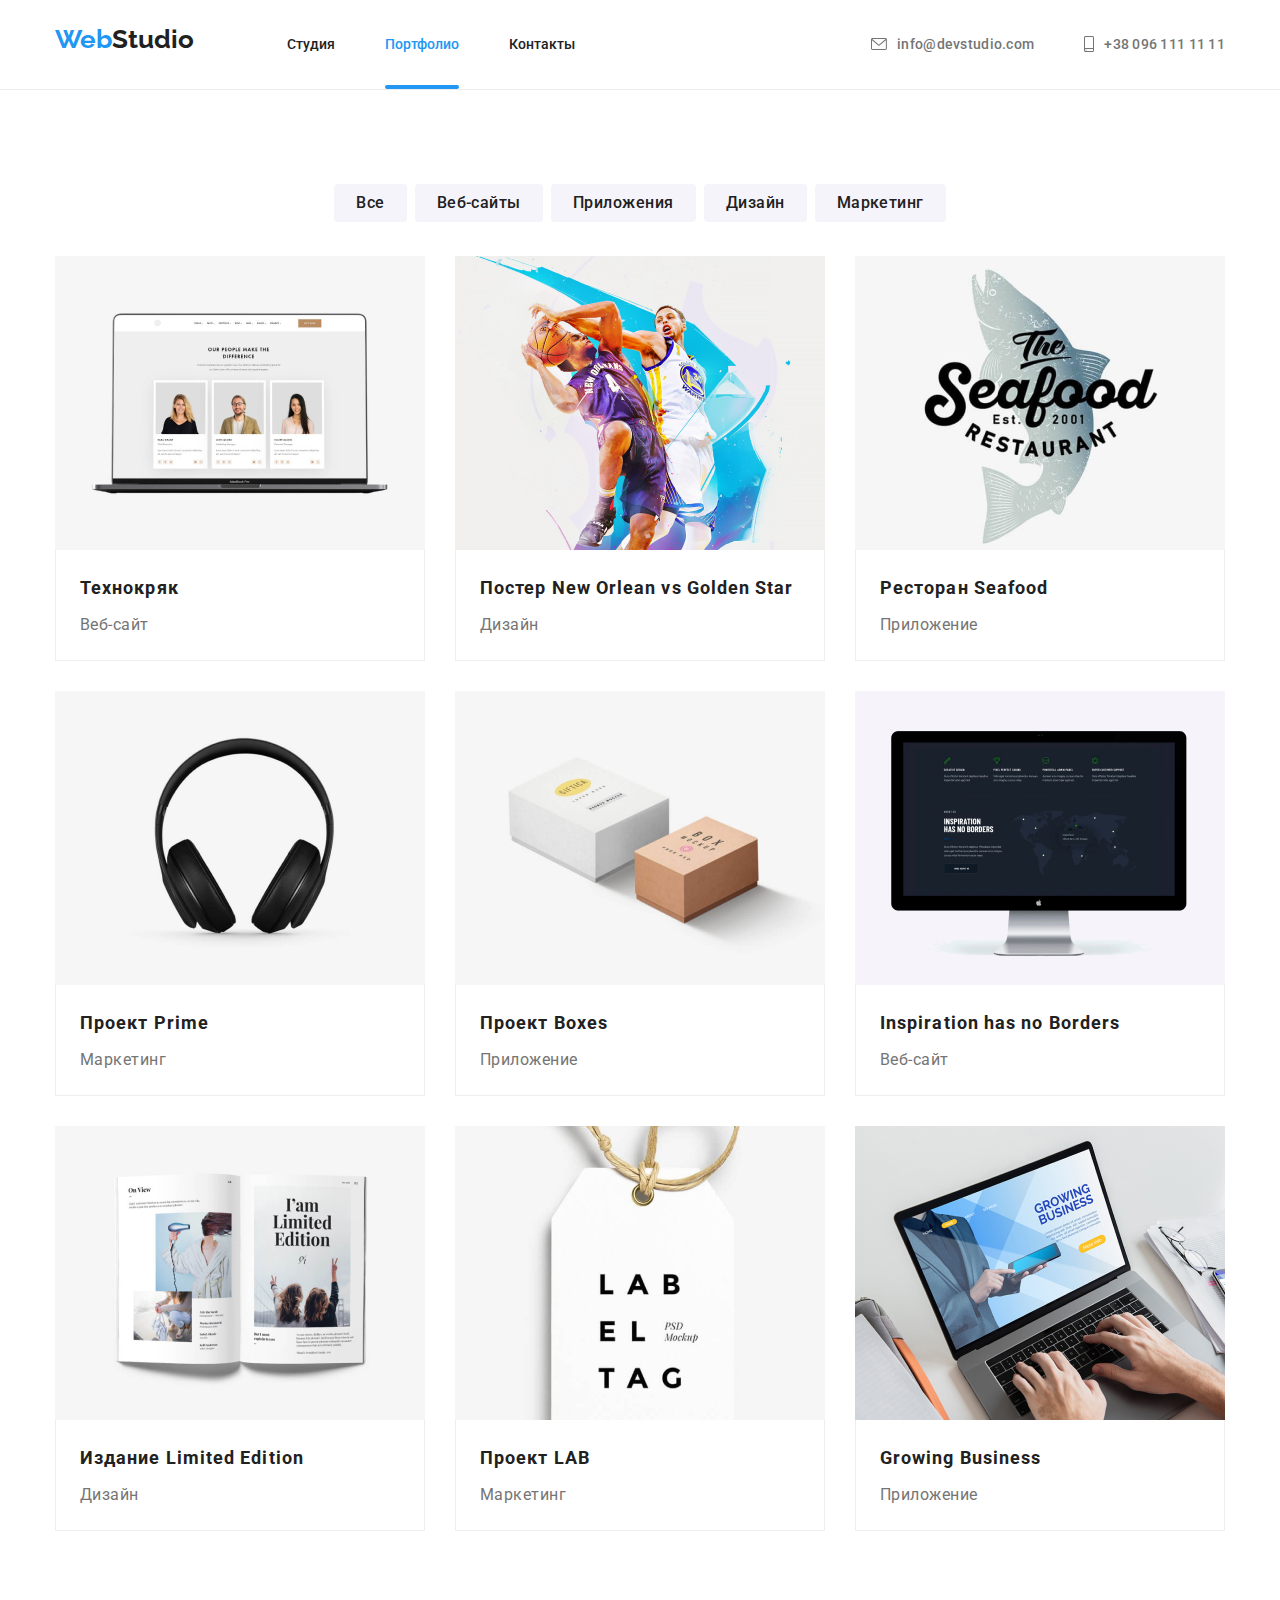
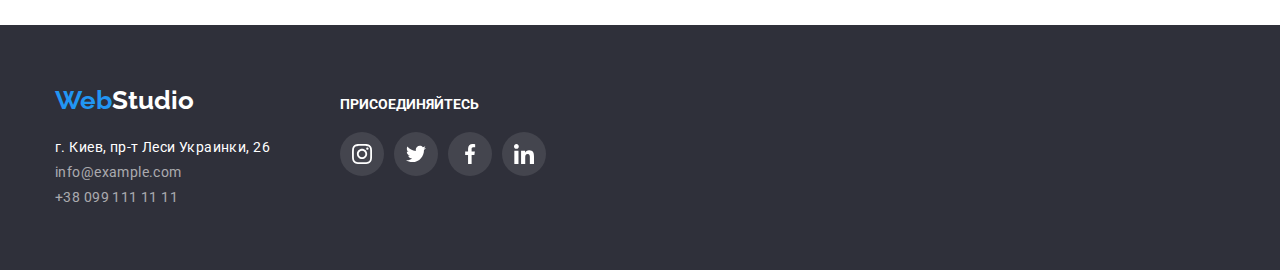
==== portfolio.html @ 94a51537 "DZ6" ====
<!DOCTYPE html>
<html lang="ru">
<head>
	<meta charset="UTF-8">
	<meta http-equiv="X-UA-Compatible" content="IE=edge">
	<meta name="viewport" content="width=device-width, initial-scale=1.0">
	<link rel="preconnect" href="https://fonts.gstatic.com">
	<link href="https://fonts.googleapis.com/css2?family=Raleway:wght@700&family=Roboto:wght@400;500;700;900&display=swap"
		rel="stylesheet">
	<link rel="stylesheet" href="https://cdnjs.cloudflare.com/ajax/libs/modern-normalize/1.0.0/modern-normalize.min.css">
	<link rel="stylesheet" href="./css/styles.css">
	<title>Домашнє завдання №2</title>
</head>
<body>
	
	<!--Шапка портфоліо-->
	<header class="header">
		<div class="container headContainer">	
			<nav class="navigation">	
				<a class="logo" href="./index.html"> <span class="web">Web</span>Studio</a>
				<ul class="navList">
					<li class="navListItem"><a class="studio" href="./index.html">Студия</a></li>
					<li class="navListItem"><a class="portfolio current" href="">Портфолио</a></li>
					<li class="navListItem"><a class="contact" href="">Контакты</a></li>
				</ul>
			</nav>
				<ul class="contactList">
					<li class="contactItem">
						<a class="mail" href="mailto:info@devstudio.com">
							<svg class="iconMail" width="16px" height="12px">
								<use href="./images/sprite.svg#icon-envelope"></use>
							</svg>
							info@devstudio.com</a>
					</li>
				
						<li class="contactItem"><a class="tel" href="tel:+380961111111">
							<svg class="iconTel" width="10px" height="40px">
								<use href="./images/sprite.svg#icon-smartphone"></use>
							</svg>
							+38 096 111 11 11</a>
						</li>
				</ul>

		</div>	
	</header>
	
	<main>	
		<section class="sectionPortfolio">
			<div class="container">
				<h1 class="titleNone">Кнопки навигация</h1>
					<ul class="filter">
						<li class="buttonItem">
							<button class="buttonFilter" type="button">Все</button>
						</li>
						<li class="buttonItem">
							<button class="buttonFilter" type="button">Веб-сайты</button>
						</li>
						<li class="buttonItem">
							<button class="buttonFilter" type="button">Приложения</button>
						</li>
						<li class="buttonItem">
							<button class="buttonFilter" type="button">Дизайн</button>
						</li>
						<li class="buttonItem">
							<button class="buttonFilter" type="button">Маркетинг</button>
						</li>
					</ul>
				<h2 class="titleNone">Карточки портфолио</h2>
						<ul class="portfolioImg">
	
							<li class="portfolioItems">
								<a class="portfolioLink" href="#">
									<div class="portfolioThumb">
										<img src="./images/notebook.jpg" alt="Ноутбук">
										<div class="portfolioOverlay">
											<p class="portfolioThumbText">Технокряк это современная площадка распространения коронавируса. Компании используют эту платформу для цифрового
											шпионажа и атак на защищённые сервера конкурентов.</p>
										</div>
									</div>	
									<div class="titleWork">
										<h3 class="titleImg">Технокряк</h3>
										<p class="workImg">Веб-сайт</p>
									</div>		
								</a>
							</li>

							<li class="portfolioItems">
								<a class="portfolioLink" href="#">
									<div class="portfolioThumb">
										<img src="./images/basketball.jpg" alt="Баскетбол" width="370">
										<div class="portfolioOverlay">
											<p class="portfolioThumbText">Технокряк это современная площадка распространения коронавируса. Компании используют эту
												платформу для цифрового
												шпионажа и атак на защищённые сервера конкурентов.</p>
										</div>
									</div>	
									<div class="titleWork">
										<h3 class="titleImg">Постер New Orlean vs Golden Star</h3>
										<p class="workImg">Дизайн</p>
									</div>
								</a>
							</li>

							<li class="portfolioItems">
								<a class="portfolioLink" href="#">
									<div class="portfolioThumb">
										<img src="./images/seafood.jpg" alt="Приложение" width="370">
										<div class="portfolioOverlay">
											<p class="portfolioThumbText">Технокряк это современная площадка распространения коронавируса. Компании используют эту
												платформу для цифрового
												шпионажа и атак на защищённые сервера конкурентов.</p>
										</div>
									</div>	
									<div class="titleWork">
										<h3 class="titleImg">Ресторан Seafood</h3>
										<p class="workImg">Приложение</p>
									</div>
								</a>	
							</li>

							<li class="portfolioItems">
								<a class="portfolioLink" href="#">
									<div class="portfolioThumb">
											<img src="./images/headphones.jpg" alt="Наушники" width="370">
											<div class="portfolioOverlay">
												<p class="portfolioThumbText">Технокряк это современная площадка распространения коронавируса. Компании используют эту
													платформу для цифрового
													шпионажа и атак на защищённые сервера конкурентов.</p>
											</div>
									</div>
									<div class="titleWork">
										<h3 class="titleImg">Проект Prime</h3>
										<p class="workImg">Маркетинг</p>
									</div>
								</a>	
							</li>

							<li class="portfolioItems">
								<a class="portfolioLink" href="#">
									<div class="portfolioThumb">
											<img src="./images/box.jpg" alt="Коробка" width="370">
											<div class="portfolioOverlay">
												<p class="portfolioThumbText">Технокряк это современная площадка распространения коронавируса. Компании используют эту
													платформу для цифрового
													шпионажа и атак на защищённые сервера конкурентов.</p>
											</div>
									</div>	
									<div class="titleWork">
										<h3 class="titleImg">Проект Boxes</h3>
										<p class="workImg">Приложение</p>
									</div>
								</a>	
							</li>

							<li class="portfolioItems">
								<a class="portfolioLink" href="#">
									<div class="portfolioThumb">
										<img src="./images/screen.jpg" alt="Экран" width="370">
										<div class="portfolioOverlay">
											<p class="portfolioThumbText">Технокряк это современная площадка распространения коронавируса. Компании используют эту
												платформу для цифрового
												шпионажа и атак на защищённые сервера конкурентов.</p>
										</div>
									</div>	
									<div class="titleWork">
										<h3 class="titleImg">Inspiration has no Borders</h3>
										<p class="workImg">Веб-сайт</p>
									</div>
								</a>		
							</li>

							<li class="portfolioItems">
								<a class="portfolioLink" href="#">
									<div class="portfolioThumb">
										<img src="./images/book.jpg" alt="Книга" width="370">
										<div class="portfolioOverlay">
											<p class="portfolioThumbText">Технокряк это современная площадка распространения коронавируса. Компании используют эту
												платформу для цифрового
												шпионажа и атак на защищённые сервера конкурентов.</p>
										</div>
									</div>	
										<div class="titleWork">
											<h3 class="titleImg">Издание Limited Edition</h3>
											<p class="workImg">Дизайн</p>
										</div>
								</a>		
							</li>

							<li class="portfolioItems">
								<a class="portfolioLink" href="#">
									<div class="portfolioThumb">
										<img src="./images/label.jpg" alt="Label" width="370">
										<div class="portfolioOverlay">
											<p class="portfolioThumbText">Технокряк это современная площадка распространения коронавируса. Компании используют эту
												платформу для цифрового
												шпионажа и атак на защищённые сервера конкурентов.</p>
										</div>
									</div>	
									<div class="titleWork">
										<h3 class="titleImg">Проект LAB</h3>
										<p class="workImg">Маркетинг</p>
									</div>
								</a>	
							</li>

							<li class="portfolioItems">
								<a class="portfolioLink" href="#">
									<div class="portfolioThumb">
										<img src="./images/work.jpg" alt="Работа" width="370">
										<div class="portfolioOverlay">
											<p class="portfolioThumbText">Технокряк это современная площадка распространения коронавируса. Компании используют эту
												платформу для цифрового
												шпионажа и атак на защищённые сервера конкурентов.</p>
										</div>
									</div>	
									<div class="titleWork">
										<h3 class="titleImg">Growing Business</h3>
										<p class="workImg">Приложение</p>
									</div>
								</a>	
							</li>
						</ul>
				</div>
		</section>
	</main>

<footer class="footer">
	<div class="container footerContainer">
		<div class="footerAddress">
			<a href="./index.html" class="logo"> <span class="web">Web</span><span class="studioWhite">Studio</span></a>
			<address class="sectionAddress">
				<p class="address">г. Киев, пр-т Леси Украинки, 26</p>
				<ul>
					<li><a class="contactFooter" href="mailto:info@example.com">info@example.com</a></li>
					<li><a class="contactFooter" href="tel:+380991111111">+38 099 111 11 11</a></li>
				</ul>
			</address>
		</div>

		<div class="footerIcon">
			<p>присоединяйтесь</p>
			<ul class="iconFooterList">
				<li class="iconFotterLi">
					<a class="iconLinkFooter" href="">
						<svg class="footerSvg">
							<use href="./images/sprite.svg#icon-instagram"></use>
						</svg>
					</a>
				</li>
				<li class="iconFotterLi">
					<a class="iconLinkFooter" href="">
						<svg class="footerSvg">
							<use href="./images/sprite.svg#icon-twitter"></use>
						</svg>
					</a>
				</li>
				<li class="iconFotterLi">
					<a class="iconLinkFooter" href="">
						<svg class="footerSvg">
							<use href="./images/sprite.svg#icon-facebook"></use>
						</svg>
					</a>
				</li>
				<li class="iconFotterLi">
					<a class="iconLinkFooter" href="">
						<svg class="footerSvg">
							<use href="./images/sprite.svg#icon-linkedin"></use>
						</svg>
					</a>
				</li>
			</ul>
		</div>
	</div>
</footer>


</body>
</html>
---- css/styles.css ----
:root {
  --color-grey: rgba(117, 117, 117, 1);
  --black-color: rgba(33, 33, 33, 1);
  --blue-color: rgba(33, 150, 243, 1);
  --color-white: rgb(255, 255, 255, 1);
  --background-section: rgb(47, 48, 58);
  --background-ourTeam: rgb(245, 244, 250, 1);
  --background-color-button: rgb(33, 150, 243);
  --footer-contact-color: rgba(255, 255, 255, 0.6);
  --background-color-filter: rgba(245, 244, 250, 1);
  --background-color-header: rgba(255, 255, 255, 1);
  --card-set-gap: 30px;
  --background-Hero: rgba(47, 48, 58, 0.4);
  --background-footer-icons: rgba(255, 255, 255, 0.1);
  --color-icons: rgb(175, 177, 184, 1);
  --cubic-bezier: cubic-bezier(0.4, 0, 0.2, 1);
}
* {
  text-decoration: none;
  list-style-type: none;
  box-sizing: border-box;
  margin: 0;
  padding: 0;
}

body {
  font-family: "Roboto", sans-serif;
  color: var(--black-color);
}
.section {
  padding: 94px 0;
  margin: 0 auto;
}
.img {
  display: block;
}
.titleNone {
  display: none;
}
/* <!-- Index.html --> */

/* Логотип */

.header {
  padding-top: 24px;
  padding-bottom: 25px;
  align-items: center;
  background: var(--background-color-header);
}
.headContainer {
  display: flex;
}
.logo {
  display: block;
  color: var(--black-color);
  font-family: Raleway;
  font-weight: bold;
  font-size: 26px;
  line-height: 1.192;
}
.web {
  color: var(--blue-color);
}
.navigation {
  display: flex;
}
.navigation .studio.current {
  color: var(--blue-color);
}

.navList {
  display: flex;
  align-items: center;
  margin-left: 93px;
}
.navList > .navListItem:not(:last-child) {
  margin-right: 50px;
}
.navListItem {
  display: block;
}
.studio {
  position: relative;
  text-decoration: none;
  color: var(--black-color);
  font-weight: 500;
  font-size: 14px;
  line-height: 1.142;
  transition: color 250ms var(--cubic-bezier);
}
.studio.current::after {
  margin-top: 32px;
  display: block;
  content: "";
  position: absolute;
  width: 100%;
  height: 4px;
  background: #2196f3;
  border-radius: 2px;
}

.studio:hover,
.studio:focus {
  color: var(--blue-color);
}
.contactList > .contactItem:not(:last-child) {
  margin-right: 50px;
}
/* Портфолио */

.portfolio.current::after {
  margin-top: 32px;
  display: block;
  content: "";
  position: absolute;
  width: 100%;
  height: 4px;
  background: #2196f3;
  border-radius: 2px;
}
.navigation .portfolio.current {
  color: var(--blue-color);
}
.portfolio {
  color: var(--black-color);
  font-weight: 500;
  font-size: 14px;
  line-height: 1.142;
  position: relative;
  transition: color 250ms var(--cubic-bezier);
}
.portfolio:hover,
.portfolio:focus {
  color: var(--blue-color);
}

/* Контакты */
.contactList {
  display: flex;
  align-items: center;
  margin-left: auto;
}
.contact {
  color: var(--black-color);
  font-weight: 500;
  font-size: 14px;
  line-height: 1.142;
}

/* почта */
.iconMail {
  fill: currentColor;
  margin-right: 10px;
}

.mail {
  display: flex;
  align-items: center;
  color: var(--color-grey);
  font-weight: 500;
  font-size: 14px;
  line-height: 1.142;
  letter-spacing: 0.02em;
  transition: color 250ms var(--cubic-bezier);
}

.mail:hover,
.mail:focus {
  color: var(--blue-color);
}

/* телефон */
.iconTel {
  fill: currentColor;
  margin-right: 10px;
}
.tel {
  display: flex;
  align-items: center;
  color: var(--color-grey);
  font-weight: 500;
  font-size: 14px;
  line-height: 1.142;
  letter-spacing: 0.02em;
  transition: color 250ms var(--cubic-bezier);
}
.tel:hover,
.tel:focus {
  color: var(--blue-color);
}
/* Секция Эффективные решения для вашего бизнеса  */
.sectionEffect {
  text-align: center;
  background: var(--background-section);
  padding-top: 200px;
  padding-bottom: 200px;
}

.sectionEffect {
  max-width: 1600px;
  height: 600px;
  margin-right: auto;
  margin-left: auto;
  background-size: cover;
  background-position: center;
  background-repeat: no-repeat;
  background-image: linear-gradient(
      to right,
      var(--background-Hero),
      var(--background-Hero)
    ),
    url(../images/backgroundHero.jpg);
}

.effect {
  color: var(--color-white);
  font-style: normal;
  font-weight: 900;
  font-size: 44px;
  line-height: 1.363;
  margin-bottom: 30px;
}

.button {
  display: inline-block;
  font-family: inherit;
  background-color: var(--background-color-button);
  color: var(--color-white);
  border: none;
  font-weight: bold;
  font-size: 16px;
  line-height: 1.875;
  align-items: center;
  cursor: pointer;
  padding: 10px 32px;
  border-radius: 4px;
}
.button:hover,
.button:focus {
  color: var(--color-white);
}
/* Секция описание */
.description {
  padding-top: 94px;
}
.sectionDescription {
  display: flex;
}
.iconDescription {
  display: flex;
  width: 270px;
  height: 120px;
  justify-content: center;
  align-items: center;
  background-color: var(--background-color-filter);
  border-radius: 4px;
  margin-bottom: 30px;
}
.descriptionItem {
  margin-right: 30px;
}

.descriptionTitle {
  font-weight: bold;
  font-size: 14px;
  line-height: 1.142;
  letter-spacing: 0.03em;
  text-transform: uppercase;
  margin-bottom: 10px;
}

.descriptionText {
  align-items: center;
  font-weight: normal;
  font-size: 14px;
  line-height: 1.714;
  letter-spacing: 0.03em;
  color: var(--color-grey);
}

/* Чем мы занимаемся */
.sectionWork {
  padding-top: 94px;
  padding-bottom: 94px;
}
.workList {
  display: flex;
  justify-content: center;
}
.workListItem:not(:last-child) {
  display: flex;
  margin-right: 30px;
}
.workTitle {
  font-weight: bold;
  font-size: 36px;
  line-height: 1.166;
  text-align: center;
  letter-spacing: 0.03em;
  margin-bottom: 50px;
}
.workWrite {
  position: relative;
  display: flex;
}
.workText {
  display: flex;
  justify-content: center;
  align-items: center;
  background: rgba(47, 48, 58, 0.8);
  height: 70px;
  width: 370px;
  position: absolute;
  color: var(--color-white);
  bottom: 0;
  width: 370px;
}

/* Наша команда */
.teamList {
  display: flex;
}

.teamListItem:not(:last-child) {
  margin-right: 30px;
}
.teamListItem {
  background-color: var(--color-white);
  box-shadow: 0px 1px 3px rgba(0, 0, 0, 0.12), 0px 1px 1px rgba(0, 0, 0, 0.14),
    0px 2px 1px rgba(0, 0, 0, 0.2);
  border-radius: 0px 0px 4px 4px;
}
.ourTeam {
  padding-top: 94px;
  padding-bottom: 94px;
  background: var(--background-ourTeam);
}
.teamTitle {
  font-weight: bold;
  font-size: 36px;
  line-height: 1.166;
  text-align: center;
  letter-spacing: 0.03em;
  margin-bottom: 50px;
}
.team {
  padding: 30px 32px;
}
.teamName {
  font-weight: 500;
  font-size: 16px;
  line-height: 1.187;
  text-align: center;
  letter-spacing: 0.03em;
  margin-bottom: 10px;
}
.teamWork {
  font-weight: normal;
  font-size: 16px;
  line-height: 1.187;
  text-align: center;
  letter-spacing: 0.03em;
  margin-bottom: 16px;
}

/* Иконки- Наша команда */
.iconList {
  display: flex;
  align-items: center;
}
.iconTeamSvg:not(:last-child) {
  margin-right: 10px;
}
.socialLinkTeam {
  fill: var(--color-icons);
  display: flex;
  justify-content: center;
  align-items: center;
  border-radius: 50%;
  width: 44px;
  height: 44px;
  transition: fill 250ms var(--cubic-bezier),
    background 250ms var(--cubic-bezier);
}
.iconTeam {
  width: 20px;
  height: 20px;
}

.socialLinkTeam:hover,
.socialLinkTeam:focus {
  fill: var(--color-white);
  background: var(--blue-color);
  border-radius: 50%;
}

/* Постоянные клиенты */
.clientSvg {
  padding-top: 94px;
  padding-bottom: 94px;
}
.iconItem {
  display: flex;
  justify-content: center;
  margin: 0 auto;
  justify-content: center;
}

.icon:not(:last-child) {
  margin-right: 30px;
}
.iconSvg {
  border: 1px solid rgba(175, 177, 184, 1);
  fill: var(--color-icons);
  display: flex;
  width: 170px;
  height: 92px;
  border-radius: 4px;
  justify-content: center;
  align-items: center;
  transition: fill 250ms var(--cubic-bezier), border 250ms var(--cubic-bezier);
}

.iconClient {
  display: flex;
  align-items: center;
  justify-content: center;
  width: 106px;
  height: 60px;
  background-color: var(--color-white);
}
.iconSvg:focus,
.iconSvg:hover {
  fill: var(--blue-color);
  border-color: var(--blue-color);
}

.iconClient:focus,
.iconClient:hover {
  fill: var(--blue-color);
  border-color: var(--blue-color);
}

/* Данные */
.footer {
  padding-top: 60px;
  padding-bottom: 60px;
  background-color: var(--background-section);
}
.studioWhite {
  color: var(--color-white);
}
.sectionAddress {
  text-align: left;
  font-style: normal;
  font-weight: normal;
  font-size: 14px;
  line-height: 1.714;
  letter-spacing: 0.03em;
  color: var(--color-white);
}

.footerAddress > .logo {
  margin-bottom: 20px;
}
.contactFooter {
  text-decoration: none;
  font-weight: normal;
  font-size: 14px;
  line-height: 24px;
  letter-spacing: 0.03em;
  color: var(--footer-contact-color);
  transition: color 250ms var(--cubic-bezier);
}
.contactFooter {
  padding-top: 9px;
}
.contactFooter:hover,
.contactFooter:focus {
  color: var(--blue-color);
}

.footerIcon {
  margin-left: 70px;
}
.footerIcon p {
  font-weight: bold;
  font-size: 14px;
  line-height: inherit;
  letter-spacing: inherit;
  text-transform: uppercase;
  color: var(--color-white);
}
.footerContainer {
  display: flex;
  align-items: baseline;
}
.iconFooterList {
  width: 206px;
  display: flex;
  align-items: center;
}
.footerSvg {
  width: 20px;
  height: 20px;
  fill: var(--color-white);
}
.iconLinkFooter {
  display: flex;
  background-color: var(--background-footer-icons);
  width: 44px;
  height: 44px;
  border-radius: 50%;
  justify-content: center;
  align-items: center;
  transition: background-color 250ms var(--cubic-bezier);
}
.footerIcon p {
  margin-bottom: 20px;
}
.iconFotterLi:not(:last-child) {
  margin-right: 10px;
}
.iconLinkFooter:hover,
.iconLinkFooter:focus {
  fill: var(--color-white);
  background: var(--blue-color);
  border-radius: 50%;
}
/* <!-- Portfolio.html --> */

/* Кнопки навигации */
.sectionPortfolio {
  padding-top: 94px;
  padding-bottom: 94px;
}
.filter {
  margin-bottom: 34px;
  display: flex;
  justify-content: center;
}
.buttonFilter {
  background: var(--background-color-filter);
  color: var(--black-color);
  font-family: inherit;
  font-weight: 500;
  font-size: 16px;
  line-height: 1.625;
  text-align: center;
  letter-spacing: 0.03em;
  border: none;
  border-radius: 4px;
  cursor: pointer;
  padding: 6px 22px;
  transition: background 250ms var(--cubic-bezier),
    color 250ms var(--cubic-bezier), box-shadow 250ms var(--cubic-bezier);
}
.buttonItem:not(:last-child) {
  margin-right: 8px;
}

.buttonFilter:hover,
.buttonFilter:focus {
  background: var(--background-color-button);
  color: var(--color-white);
  box-shadow: 0px 1px 1px rgba(0, 0, 0, 0.12), 0px 4px 4px rgba(0, 0, 0, 0.06),
    1px 4px 6px rgba(0, 0, 0, 0.16);
}
.portfolioImg {
  cursor: pointer;
  display: flex;
  flex-wrap: wrap;
  margin-left: calc(-1 * var(--card-set-gap));
  margin-top: calc(-1 * var(--card-set-gap));
}
.portfolioImg > .portfolioItems {
  flex-basis: calc(100% / 3 - var(--card-set-gap));
  margin-top: var(--card-set-gap);
  margin-left: var(--card-set-gap);
  transition: box-shadow 250ms var(--cubic-bezier);
}
.portfolioImg img {
  display: block;
}

.portfolioLink:hover,
.portfolioLink:focus {
  display: block;
  background: var(--color-white);
  box-sizing: border-box;
  box-shadow: 0px 1px 1px rgba(0, 0, 0, 0.12), 0px 4px 4px rgba(0, 0, 0, 0.06),
    1px 4px 6px rgba(0, 0, 0, 0.16);
}
.titleImg {
  font-weight: bold;
  font-size: 18px;
  line-height: 2;
  letter-spacing: 0.06em;
  margin-bottom: 4px;
}
.workImg {
  font-weight: normal;
  font-size: 16px;
  line-height: 1.875;
  letter-spacing: 0.03em;
  color: var(--color-grey);
}

.titleWork {
  border-left: 1px solid #eee;
  border-right: 1px solid #eee;
  border-bottom: 1px solid #eee;
  padding: 20px 24px;
}
.portfolioThumb {
  overflow: hidden;
  position: relative;
}

.portfolioOverlay {
  bottom: 0;
  width: 370px;
  height: 294px;
  background: rgba(33, 150, 243, 0.9);
  position: absolute;
  transition: transform 250ms var(--cubic-bezier);
  transform: translateY(100%);
}
.portfolioLink {
  color: var(--black-color);
}
/* .portfolioLink:focus .portfolioItems {
  box-shadow: 0px 1px 1px rgba(0, 0, 0, 0.12), 0px 4px 4px rgba(0, 0, 0, 0.06),
    1px 4px 6px rgba(0, 0, 0, 0.16);
} */

.portfolioLink:hover .portfolioOverlay {
  transform: translate(0);
}
.portfolioLink:focus .portfolioOverlay {
  transform: translate(0);
}
.portfolioThumbText {
  position: absolute;
  color: var(--color-white);
  background: rgba(33, 150, 243, 0);
  top: 0;
  padding: 63px 24px;
  font-size: 18px;
  line-height: 28px;
  letter-spacing: 0.03em;
  transition: 250ms;
}

/* Модельное окно */
.backDrop {
  position: fixed;
  top: 0;
  left: 0;
  width: 100%;
  height: 100%;
  background-color: rgba(0, 0, 0, 0.2);
  opacity: 1;
  transition: opacity 250ms var(--cubic-bezier),
    visibility 250ms var(--cubic-bezier);
}
.backDrop.is-hidden {
  opacity: 0;
  pointer-events: none;
  visibility: hidden;
}
.backDrop.is-hidden .modal {
  transform: translate(-50%, -50%) scale(0.8);
}
.modal {
  position: absolute;
  width: 528px;
  height: 581px;
  top: 50%;
  left: 50%;
  padding: 15px;
  background: var(--color-white);
  transform: scale(1) translate(-50%, -50%);
  transition: transform 250ms var(--cubic-bezier),
    visibility 250ms var(--cubic-bezier);
}

.modal button {
  display: flex;
  justify-content: center;
  width: 30px;
  height: 30px;
  align-items: center;
  border-radius: 50%;
  margin-left: auto;
  background: var(--color-white);
  border: 1px solid rgba(0, 0, 0, 0.1);
  cursor: pointer;
}

.container {
  width: 1200px;
  margin-left: auto;
  margin-right: auto;
  padding: 0 15px;
}
.header {
  border-bottom: 1px solid #ececec;
}
/* github */
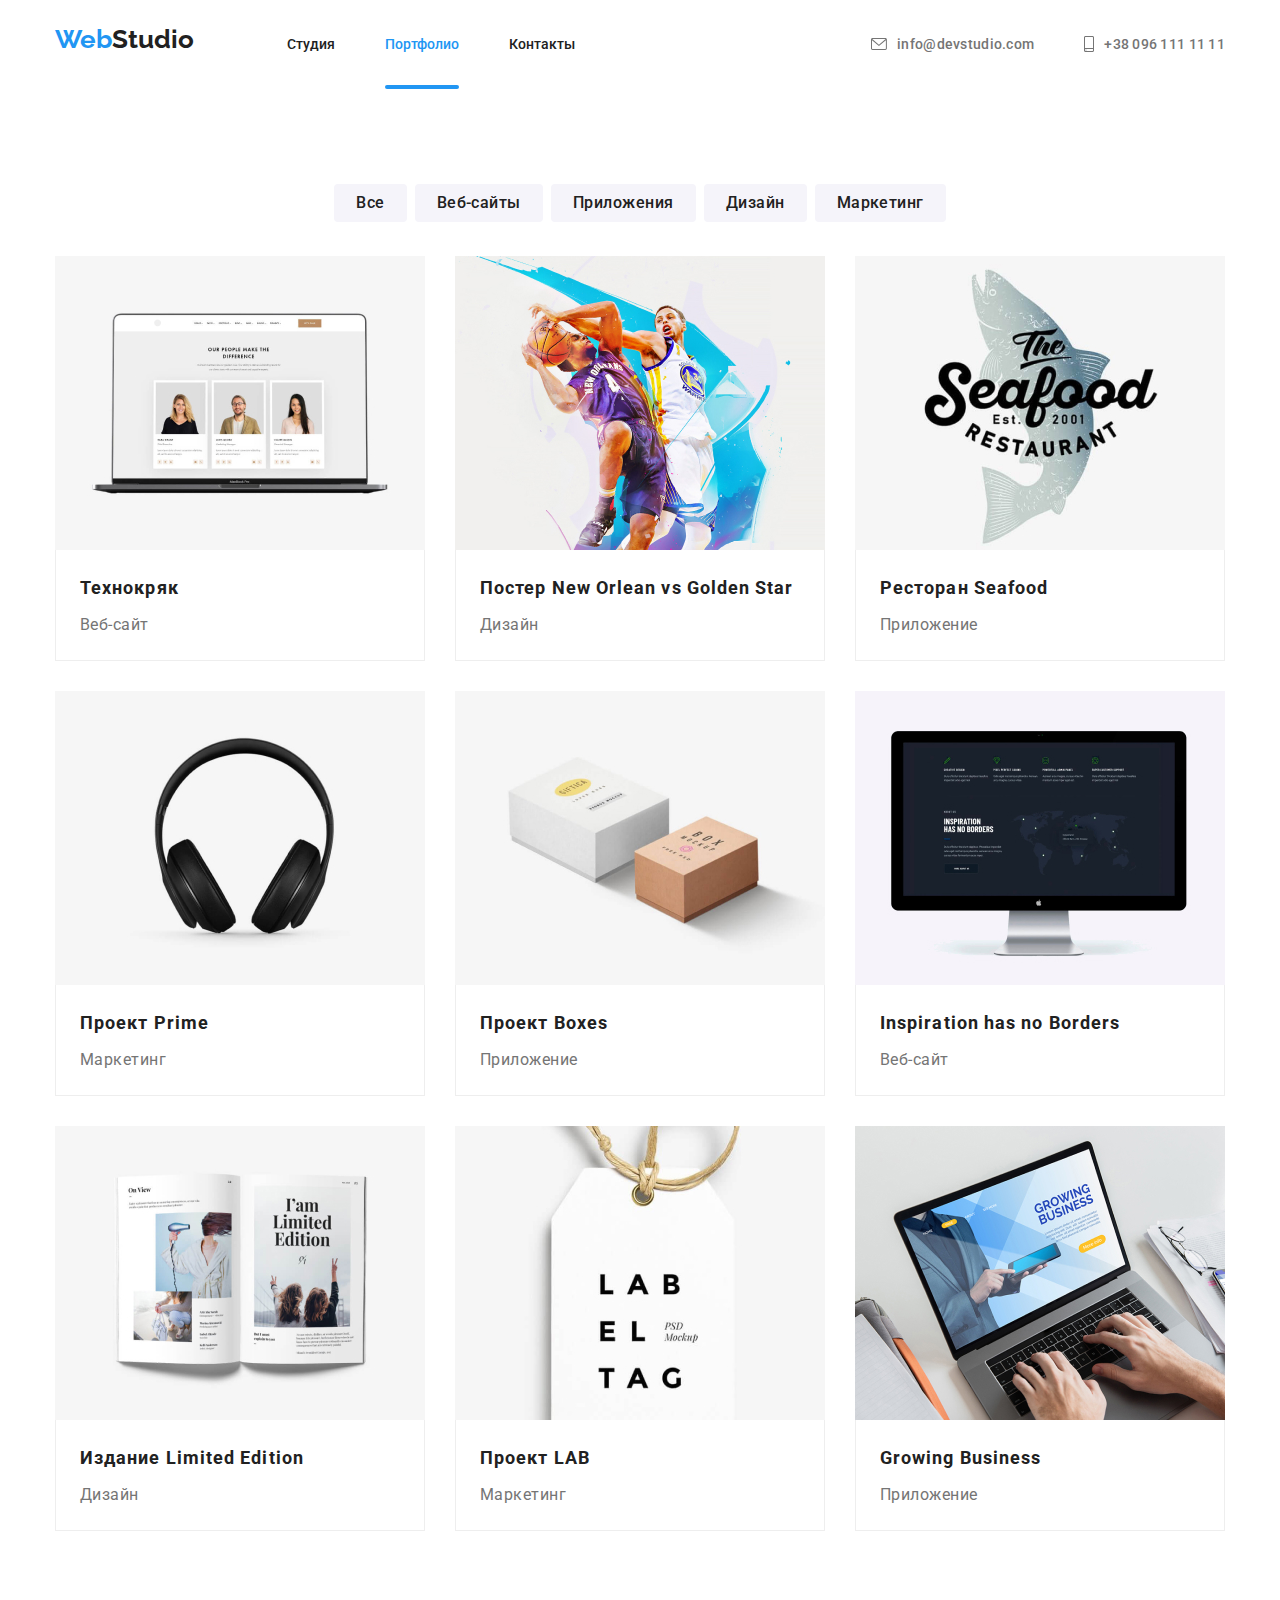
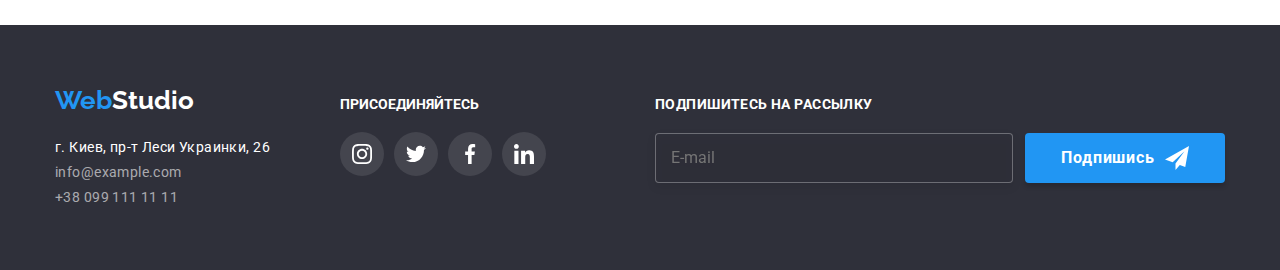
==== commit 0d9f8f05: "Домашка6" ====
--- a/portfolio.html
+++ b/portfolio.html
@@ -270,6 +270,17 @@
 				</li>
 			</ul>
 		</div>
+		<form action="#" class="footerForm">
+			<p class="footerWrite">Подпишитесь на рассылку</p>
+			<div class="footerWriteDiv">
+				<input class="footerInput" type="email" name="email" placeholder="E-mail" required>
+				<button type="submit" class="footerButtonWrite touchTransform">Подпишись
+					<svg class="iconFooterForm" width="24" height="24">
+						<use href="./images/sprite.svg#icon-send"></use>
+					</svg>
+				</button>
+			</div>
+		</form>
 	</div>
 </footer>
 
--- a/css/styles.css
+++ b/css/styles.css
@@ -527,6 +527,61 @@
   background: var(--blue-color);
   border-radius: 50%;
 }
+.footerForm {
+  margin-left: auto;
+}
+.footerWrite {
+  display: block;
+  margin-bottom: 20px;
+  font-weight: bold;
+  font-size: 14px;
+  line-height: 1.14;
+  letter-spacing: 0.03em;
+  text-transform: uppercase;
+  color: var(--color-white);
+}
+.footerWriteDiv {
+  display: flex;
+}
+.footerInput {
+  width: 358px;
+  height: 50px;
+  padding: 15px;
+  margin-right: 12px;
+  border: 1px solid rgba(255, 255, 255, 0.3);
+  filter: drop-shadow(0px 4px 4px rgba(0, 0, 0, 0.15));
+  border-radius: 4px;
+  background-color: var(--background-Hero);
+  color: var(--color-white);
+}
+.footerButtonWrite {
+  display: flex;
+  justify-content: center;
+  align-items: center;
+  width: 200px;
+  height: 50px;
+  font-weight: bold;
+  font-size: 16px;
+  line-height: 1.87;
+  letter-spacing: 0.06em;
+  color: var(--color-white);
+  background-color: var(--blue-color);
+  box-shadow: 0px 4px 4px rgb(0 0 0 / 15%);
+  border-radius: 4px;
+  border: none;
+  cursor: pointer;
+}
+.touchTransform {
+  transition-property: color, fill, background-color, border, box-shadow,
+    opacity, transform;
+  transition-duration: 250ms;
+  transition-timing-function: var(--cubic-bezier);
+}
+.iconFooterForm {
+  margin-left: 10px;
+  fill: var(--color-white);
+}
+
 /* <!-- Portfolio.html --> */
 
 /* Кнопки навигации */
@@ -675,7 +730,6 @@
 .modal {
   position: absolute;
   width: 528px;
-  height: 581px;
   top: 50%;
   left: 50%;
   padding: 15px;
@@ -685,7 +739,7 @@
     visibility 250ms var(--cubic-bezier);
 }
 
-.modal button {
+.buttonClose {
   display: flex;
   justify-content: center;
   width: 30px;
@@ -696,8 +750,12 @@
   background: var(--color-white);
   border: 1px solid rgba(0, 0, 0, 0.1);
   cursor: pointer;
-}
-
+  transition: fill 250ms var(--cubic-bezier);
+}
+.buttonClose:hover,
+.buttonClose:focus {
+  fill: var(--blue-color);
+}
 .container {
   width: 1200px;
   margin-left: auto;
@@ -705,6 +763,145 @@
   padding: 0 15px;
 }
 .header {
-  border-bottom: 1px solid #ececec;
-}
+  border-bottom: 1px solid var(--color-white);
+}
+
+.modalForm {
+  display: flex;
+  flex-direction: column;
+  padding: 40px;
+  margin-left: auto;
+  margin-right: auto;
+}
+
+.formTitle {
+  font-weight: bold;
+  font-size: 18px;
+  line-height: 1.15;
+  text-align: center;
+  letter-spacing: 0.03em;
+  color: #212121;
+  margin-bottom: 12px;
+}
+
+.formLabel {
+  font-size: 12px;
+  line-height: 14px;
+  letter-spacing: 0.01em;
+  color: var(--color-grey);
+  display: inline-block;
+  margin-bottom: 4px;
+}
+
+.formList {
+  position: relative;
+  display: block;
+  margin-bottom: 10px;
+  margin-top: 4px;
+}
+
+.inputForm {
+  height: 40px;
+  width: 100%;
+  padding-left: 42px;
+  border: 1px solid rgba(33, 33, 33, 0.2);
+  border-radius: 4px;
+  transition: border 250ms var(--cubic-bezier);
+}
+
+.inputForm:focus,
+.inputForm:hover {
+  border-color: var(--blue-color);
+}
+.inputForm:focus + .formSvg,
+.inputForm:hover + .formSvg {
+  fill: var(--blue-color);
+}
+.formSvg {
+  fill: var(--black-color);
+  margin-bottom: 4px;
+  top: 50%;
+  left: 12px;
+  transform: translateY(-50%);
+  position: absolute;
+  transition: fill 250ms var(--cubic-bezier);
+}
+.formTextarea {
+  resize: none;
+  width: 100%;
+  height: 120px;
+  padding: 12px 16px;
+  border: 1px solid rgba(33, 33, 33, 0.2);
+  border-radius: 4px;
+  margin-bottom: 20px;
+  transition: border 250ms var(--cubic-bezier);
+}
+.formTextarea::placeholder {
+  font-size: 14px;
+  line-height: 16px;
+  letter-spacing: 0.01em;
+  color: rgba(117, 117, 117, 0.5);
+}
+.formTextarea:focus,
+.formTextarea:hover {
+  border-color: var(--blue-color);
+}
+.contractForm {
+  color: var(--blue-color);
+  border-bottom: 1px solid var(--blue-color);
+}
+.buttonForm {
+  display: inline-block;
+  font-family: inherit;
+  background-color: var(--background-color-button);
+  color: var(--color-white);
+  border: none;
+  font-weight: bold;
+  font-size: 16px;
+  line-height: 1.875;
+  align-items: center;
+  cursor: pointer;
+  padding: 10px 55px;
+  border-radius: 4px;
+  margin: auto;
+}
+.modalCheckbox {
+  appearance: none;
+  position: absolute;
+}
+.modalCheckPolicy {
+  font-size: 14px;
+  line-height: 24px;
+  color: var(--color-grey);
+  margin-bottom: 30px;
+}
+.modalCheckSvg {
+  width: 20px;
+  height: 20px;
+  border: 1px solid black;
+  border-radius: 4px;
+  display: inline-block;
+  cursor: pointer;
+}
+.modalCheckbox:focus ~ .modalCheckSvg {
+  border-color: var(--blue-color);
+}
+.modalCheckbox:checked ~ .modalCheckSvg {
+  background-color: var(--blue-color);
+  border-color: var(--blue-color);
+  align-items: center;
+  justify-content: center;
+}
+
+/* .visuality-hidden {
+  position: absolute !important;
+  width: 1px !important;
+  height: 1px !important;
+  margin: -1px;
+  padding: 0 !important;
+  overflow: hidden;
+  border: 0 !important;
+  clip: rect(0 0 0 0);
+} */
+
 /* github */
